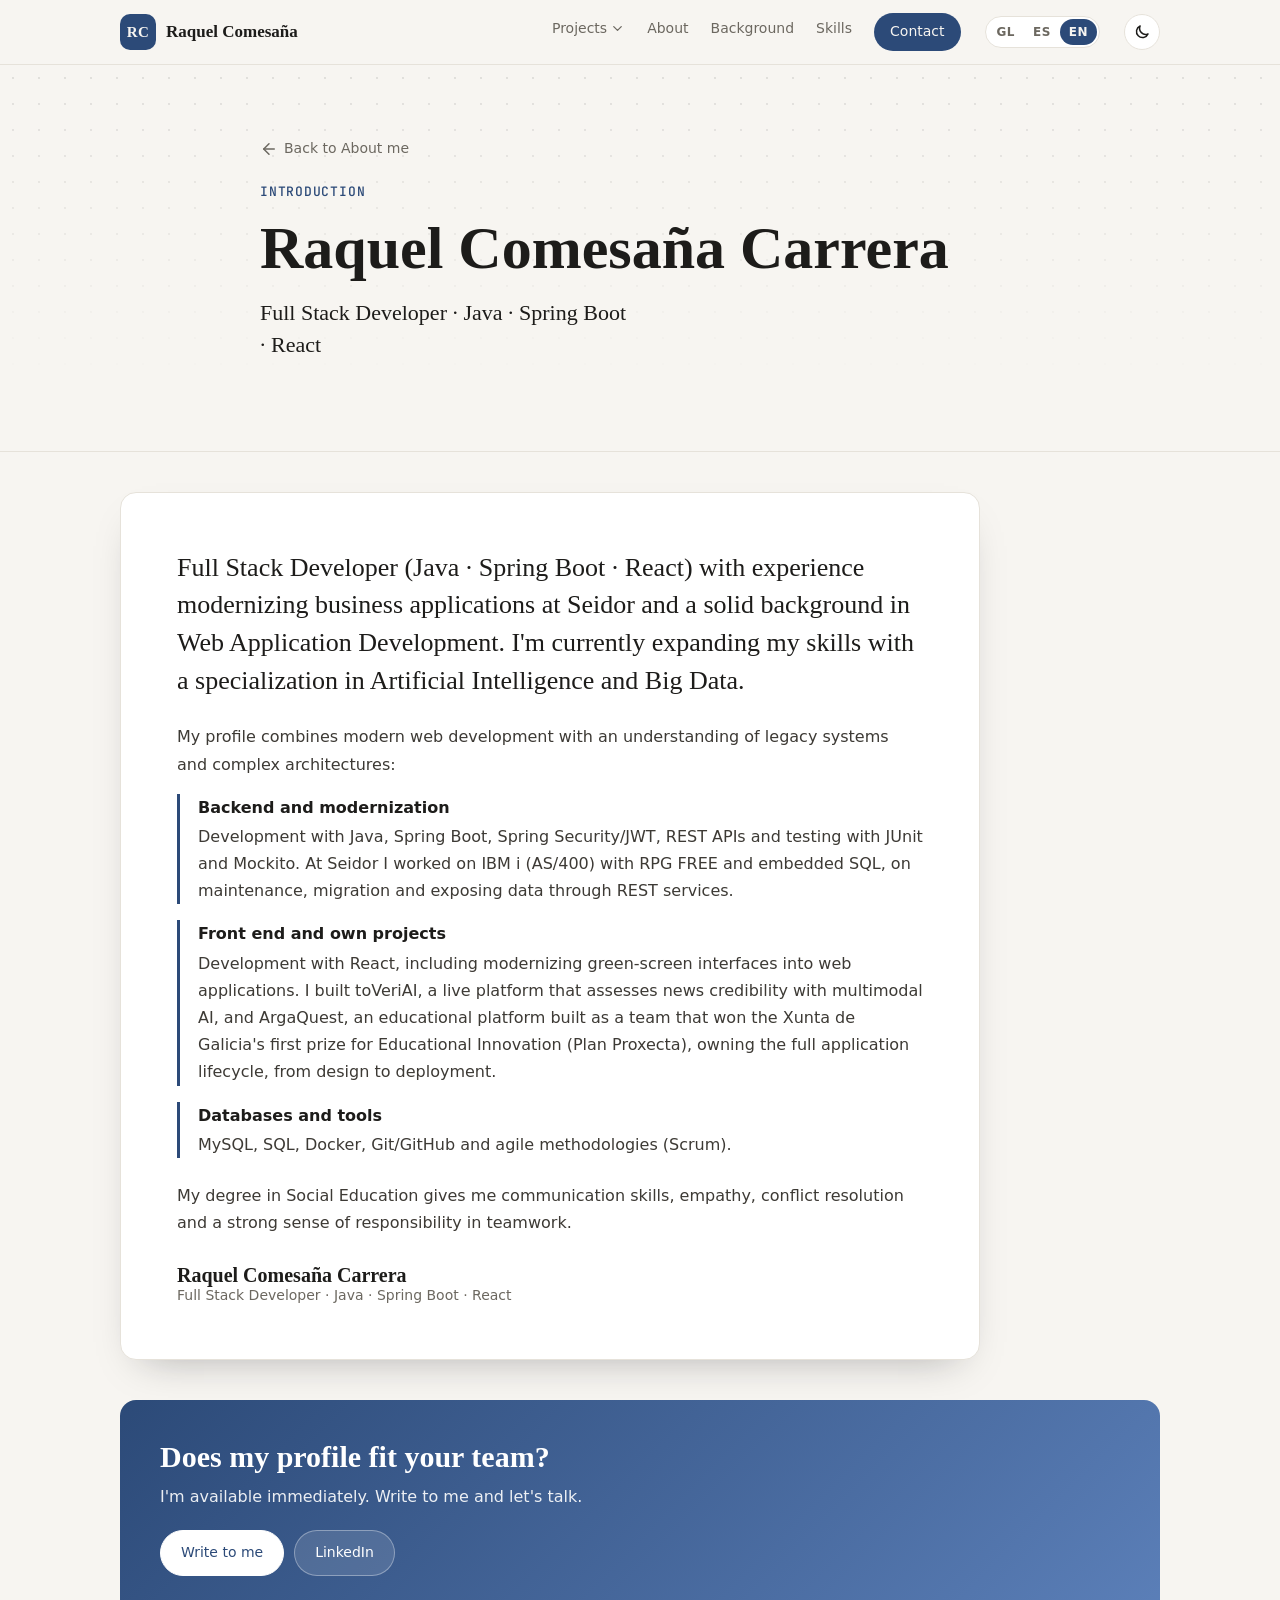
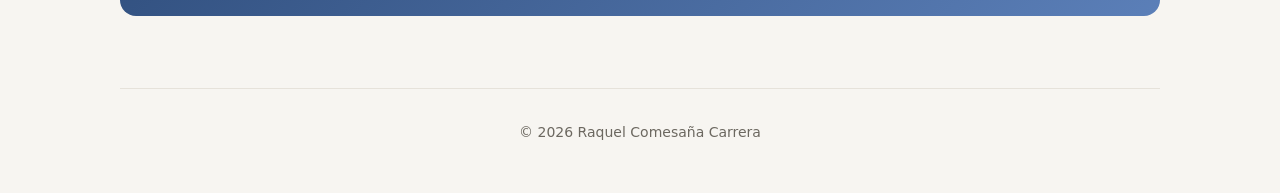
==== presentacion/index.html @ 96ca5657 "Seidor y especialización en IA" ====
<!DOCTYPE html>
<html lang="es">
<head>
  <meta charset="utf-8">
  <!-- Generado con herramientas/generar-paginas.js a partir de _plantilla.html: no lo edites a mano. -->
  <base href="../">
  <meta name="viewport" content="width=device-width, initial-scale=1">
  <title>Raquel Comesaña Carrera · Desarrolladora Full Stack</title>
  <meta name="description" content="Desarrolladora Full Stack: Java, Spring Boot, React. Creadora de toVeriAI.">
  <meta property="og:type" content="website">
  <meta property="og:title" content="Raquel Comesaña Carrera · Full Stack Developer">
  <meta property="og:description" content="Desarrolladora Full Stack: Java, Spring Boot, React. Creadora de toVeriAI.">
  <meta property="og:url" content="https://raquelccarreraa.github.io/Porfolio-raquelcarrera/presentacion/">
  <meta property="og:image" content="https://raquelccarreraa.github.io/Porfolio-raquelcarrera/assets/RCC.jpg">
  <meta property="og:locale" content="es_ES">
  <meta name="twitter:card" content="summary">
  <link rel="icon" href="data:image/svg+xml,%3Csvg xmlns='http://www.w3.org/2000/svg' viewBox='0 0 64 64'%3E%3Crect width='64' height='64' rx='14' fill='%232c4a78'/%3E%3Ctext x='32' y='42' font-family='Georgia,serif' font-size='28' font-weight='600' fill='%23fff' text-anchor='middle'%3ERC%3C/text%3E%3C/svg%3E">
  <script>
    // Aplica el tema antes de pintar la página para evitar el parpadeo claro/oscuro.
    (function () {
      var t = null;
      try { t = localStorage.getItem("theme"); } catch (e) {}
      if (!t && matchMedia("(prefers-color-scheme: dark)").matches) t = "dark";
      if (t) document.documentElement.dataset.theme = t;
    })();
  </script>
  <link rel="preload" href="assets/fonts/fraunces.woff2" as="font" type="font/woff2" crossorigin>
  <link rel="preload" href="assets/fonts/inter.woff2" as="font" type="font/woff2" crossorigin>
  <link rel="stylesheet" href="css/styles.css?v=20261027b">
</head>
<body data-page="letter">

  <header class="nav">
    <div class="container nav__inner">
      <a href="./#inicio" class="nav__logo" aria-label="Raquel Comesaña Carrera"><span class="nav__mark" aria-hidden="true">RC</span><span class="nav__name">Raquel Comesaña</span></a>
      <button class="nav__menu" id="nav-menu" aria-label="Abrir menú" aria-expanded="false" aria-controls="nav-links">☰</button>
      <nav class="nav__links" id="nav-links">
        <div class="submenu" id="submenu">
          <button type="button" class="submenu__btn" data-spy="proyectos" aria-expanded="false" aria-controls="submenu-panel"><span data-i18n="projects">Proyectos</span><svg class="icon" viewBox="0 0 24 24" aria-hidden="true"><path d="m6 9 6 6 6-6"/></svg></button>
          <div class="submenu__panel" id="submenu-panel">
            <ul id="submenu-list"></ul>
            <a class="submenu__all" data-nav-all data-i18n="allProjects" href="#proyectos">Todos los proyectos</a>
          </div>
        </div>
        <a href="./#sobre-mi" data-nav="sobre-mi">Sobre mí</a>
        <a href="./#trayectoria" data-nav="trayectoria">Trayectoria</a>
        <a href="./#habilidades" data-nav="habilidades">Habilidades</a>
        <a href="./#contacto" data-nav="contacto">Contacto</a>
      </nav>
      <div class="lang-switch" id="lang-switch" role="group" aria-label="Idioma">
        <button type="button" data-lang="gl" lang="gl" title="Galego">GL</button>
        <button type="button" data-lang="es" lang="es" title="Castellano">ES</button>
        <button type="button" data-lang="en" lang="en" title="English">EN</button>
      </div>
      <button class="theme-toggle" id="theme-toggle" aria-label="Cambiar a tema oscuro">
        <svg class="icon-moon" viewBox="0 0 24 24" aria-hidden="true"><path d="M20 14.5A8 8 0 0 1 9.5 4a8 8 0 1 0 10.5 10.5Z"/></svg>
        <svg class="icon-sun" viewBox="0 0 24 24" aria-hidden="true"><circle cx="12" cy="12" r="4"/><path d="M12 2v2M12 20v2M4.9 4.9l1.4 1.4M17.7 17.7l1.4 1.4M2 12h2M20 12h2M4.9 19.1l1.4-1.4M17.7 6.3l1.4-1.4"/></svg>
      </button>
    </div>
  </header>

  <main id="letter-page">
    <noscript><p class="container noscript">Activa JavaScript para ver la presentación · Enable JavaScript to see the introduction.</p></noscript>
  </main>

  <footer class="footer container">© <span id="year"></span> Raquel Comesaña Carrera</footer>

  <script src="js/tech-icons.js?v=20261027b"></script>
  <script src="js/data.js?v=20261027b"></script>
  <script src="js/main.js?v=20261027b"></script>
</body>
</html>
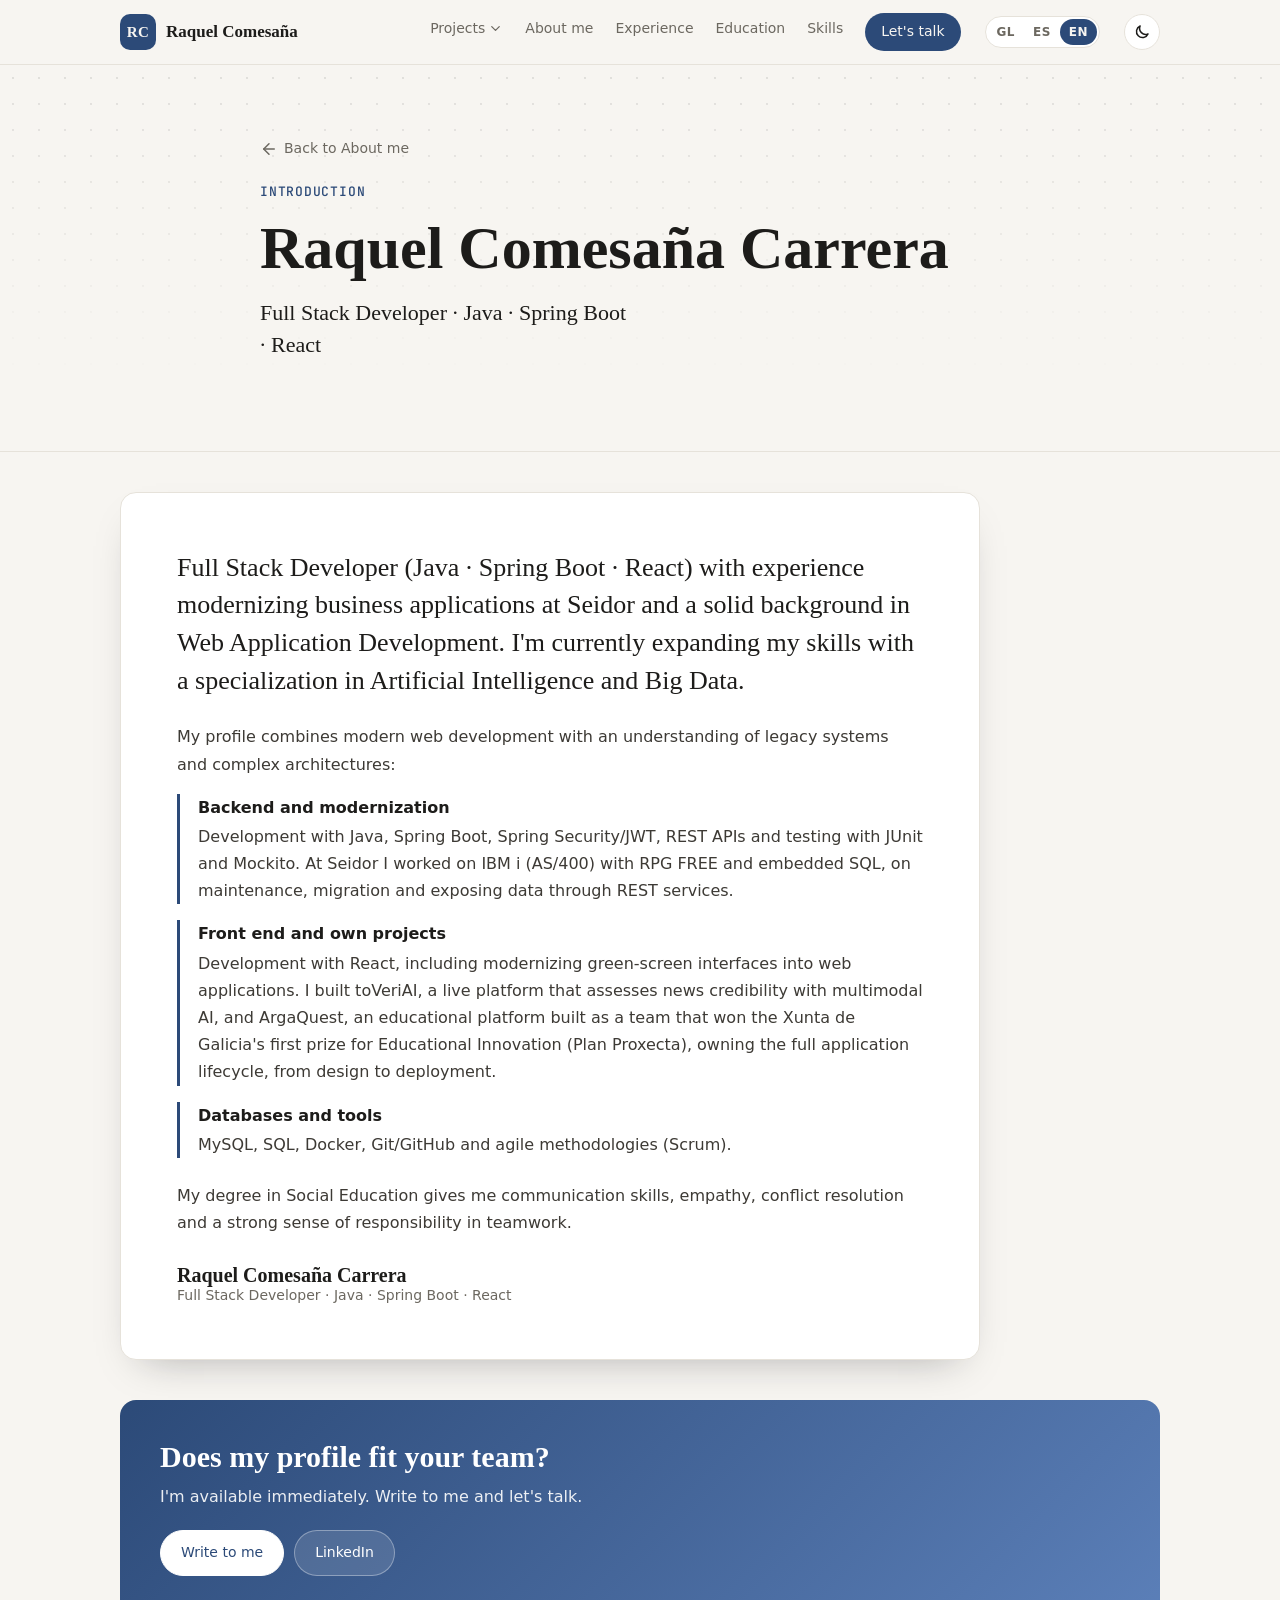
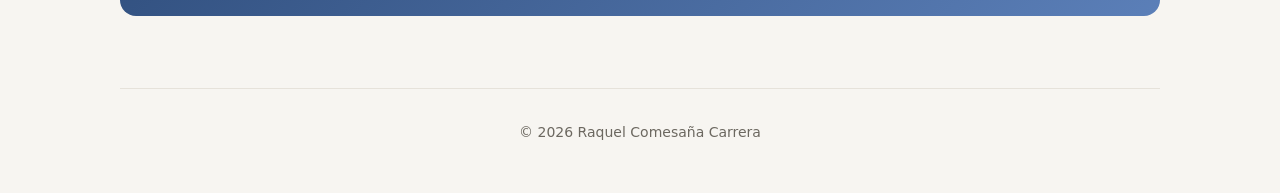
==== commit 9f88b7c5: "Menú con los títulos de las secciones, habilidades en cuadrícula y disponibilidad discreta - Menú: E" ====
--- a/presentacion/index.html
+++ b/presentacion/index.html
@@ -2,7 +2,7 @@
 <html lang="es">
 <head>
   <meta charset="utf-8">
-  <!-- Generado con herramientas/generar-paginas.js a partir de _plantilla.html: no lo edites a mano. -->
+  <!-- Generado con herramientas/generar-paginas.js a partir de herramientas/plantilla.html: no lo edites a mano. -->
   <base href="../">
   <meta name="viewport" content="width=device-width, initial-scale=1">
   <title>Raquel Comesaña Carrera · Desarrolladora Full Stack</title>
@@ -26,7 +26,7 @@
   </script>
   <link rel="preload" href="assets/fonts/fraunces.woff2" as="font" type="font/woff2" crossorigin>
   <link rel="preload" href="assets/fonts/inter.woff2" as="font" type="font/woff2" crossorigin>
-  <link rel="stylesheet" href="css/styles.css?v=20261027b">
+  <link rel="stylesheet" href="css/styles.css?v=20261027c">
 </head>
 <body data-page="letter">
 
@@ -43,9 +43,10 @@
           </div>
         </div>
         <a href="./#sobre-mi" data-nav="sobre-mi">Sobre mí</a>
-        <a href="./#trayectoria" data-nav="trayectoria">Trayectoria</a>
+        <a href="./#experiencia" data-nav="experiencia">Experiencia</a>
+        <a href="./#formacion" data-nav="formacion">Formación</a>
         <a href="./#habilidades" data-nav="habilidades">Habilidades</a>
-        <a href="./#contacto" data-nav="contacto">Contacto</a>
+        <a href="./#contacto" data-nav="contacto">¿Hablamos?</a>
       </nav>
       <div class="lang-switch" id="lang-switch" role="group" aria-label="Idioma">
         <button type="button" data-lang="gl" lang="gl" title="Galego">GL</button>
@@ -65,8 +66,8 @@
 
   <footer class="footer container">© <span id="year"></span> Raquel Comesaña Carrera</footer>
 
-  <script src="js/tech-icons.js?v=20261027b"></script>
-  <script src="js/data.js?v=20261027b"></script>
-  <script src="js/main.js?v=20261027b"></script>
+  <script src="js/tech-icons.js?v=20261027c"></script>
+  <script src="js/data.js?v=20261027c"></script>
+  <script src="js/main.js?v=20261027c"></script>
 </body>
 </html>
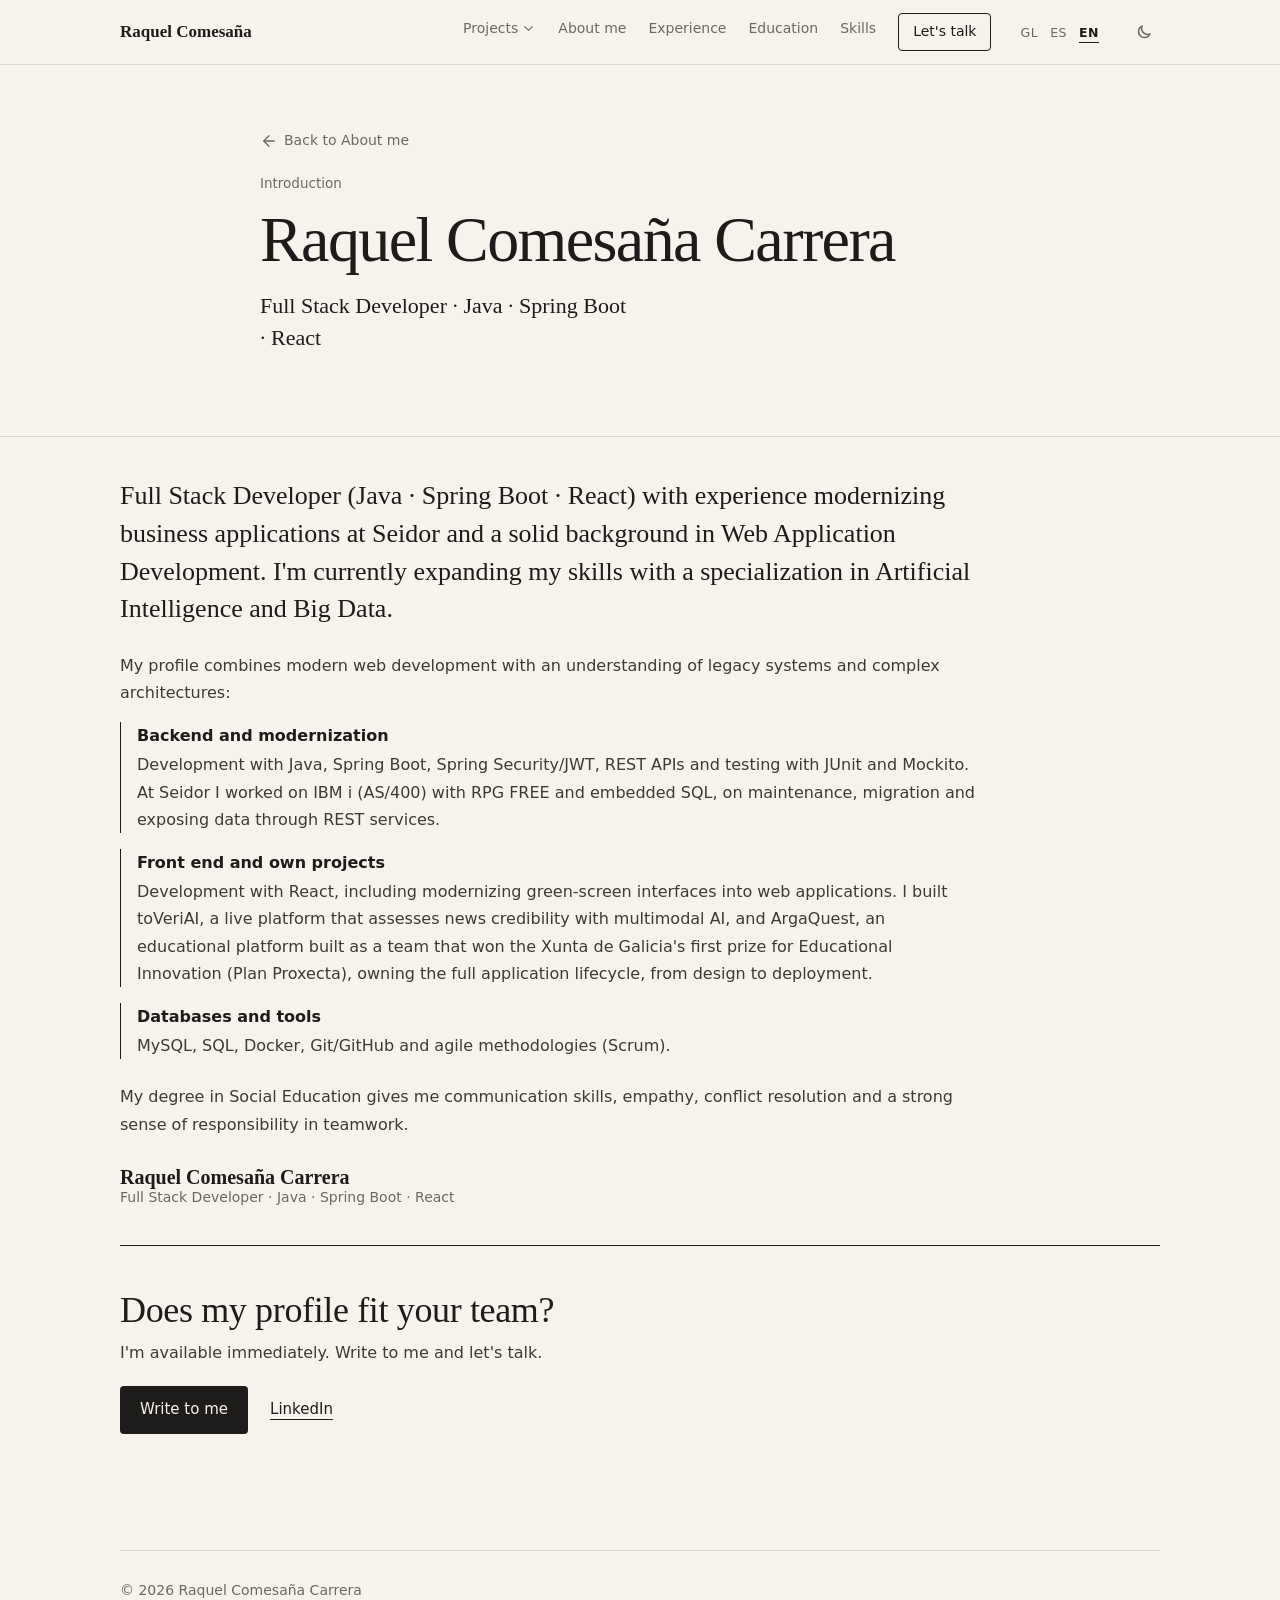
==== commit b40c1481: "Rediseño editorial: sin cajas, degradados ni animaciones" ====
--- a/presentacion/index.html
+++ b/presentacion/index.html
@@ -26,7 +26,7 @@
   </script>
   <link rel="preload" href="assets/fonts/fraunces.woff2" as="font" type="font/woff2" crossorigin>
   <link rel="preload" href="assets/fonts/inter.woff2" as="font" type="font/woff2" crossorigin>
-  <link rel="stylesheet" href="css/styles.css?v=20261027c">
+  <link rel="stylesheet" href="css/styles.css?v=20261111b">
 </head>
 <body data-page="letter">
 
@@ -66,8 +66,8 @@
 
   <footer class="footer container">© <span id="year"></span> Raquel Comesaña Carrera</footer>
 
-  <script src="js/tech-icons.js?v=20261027c"></script>
-  <script src="js/data.js?v=20261027c"></script>
-  <script src="js/main.js?v=20261027c"></script>
+  <script src="js/tech-icons.js?v=20261111b"></script>
+  <script src="js/data.js?v=20261111b"></script>
+  <script src="js/main.js?v=20261111b"></script>
 </body>
 </html>
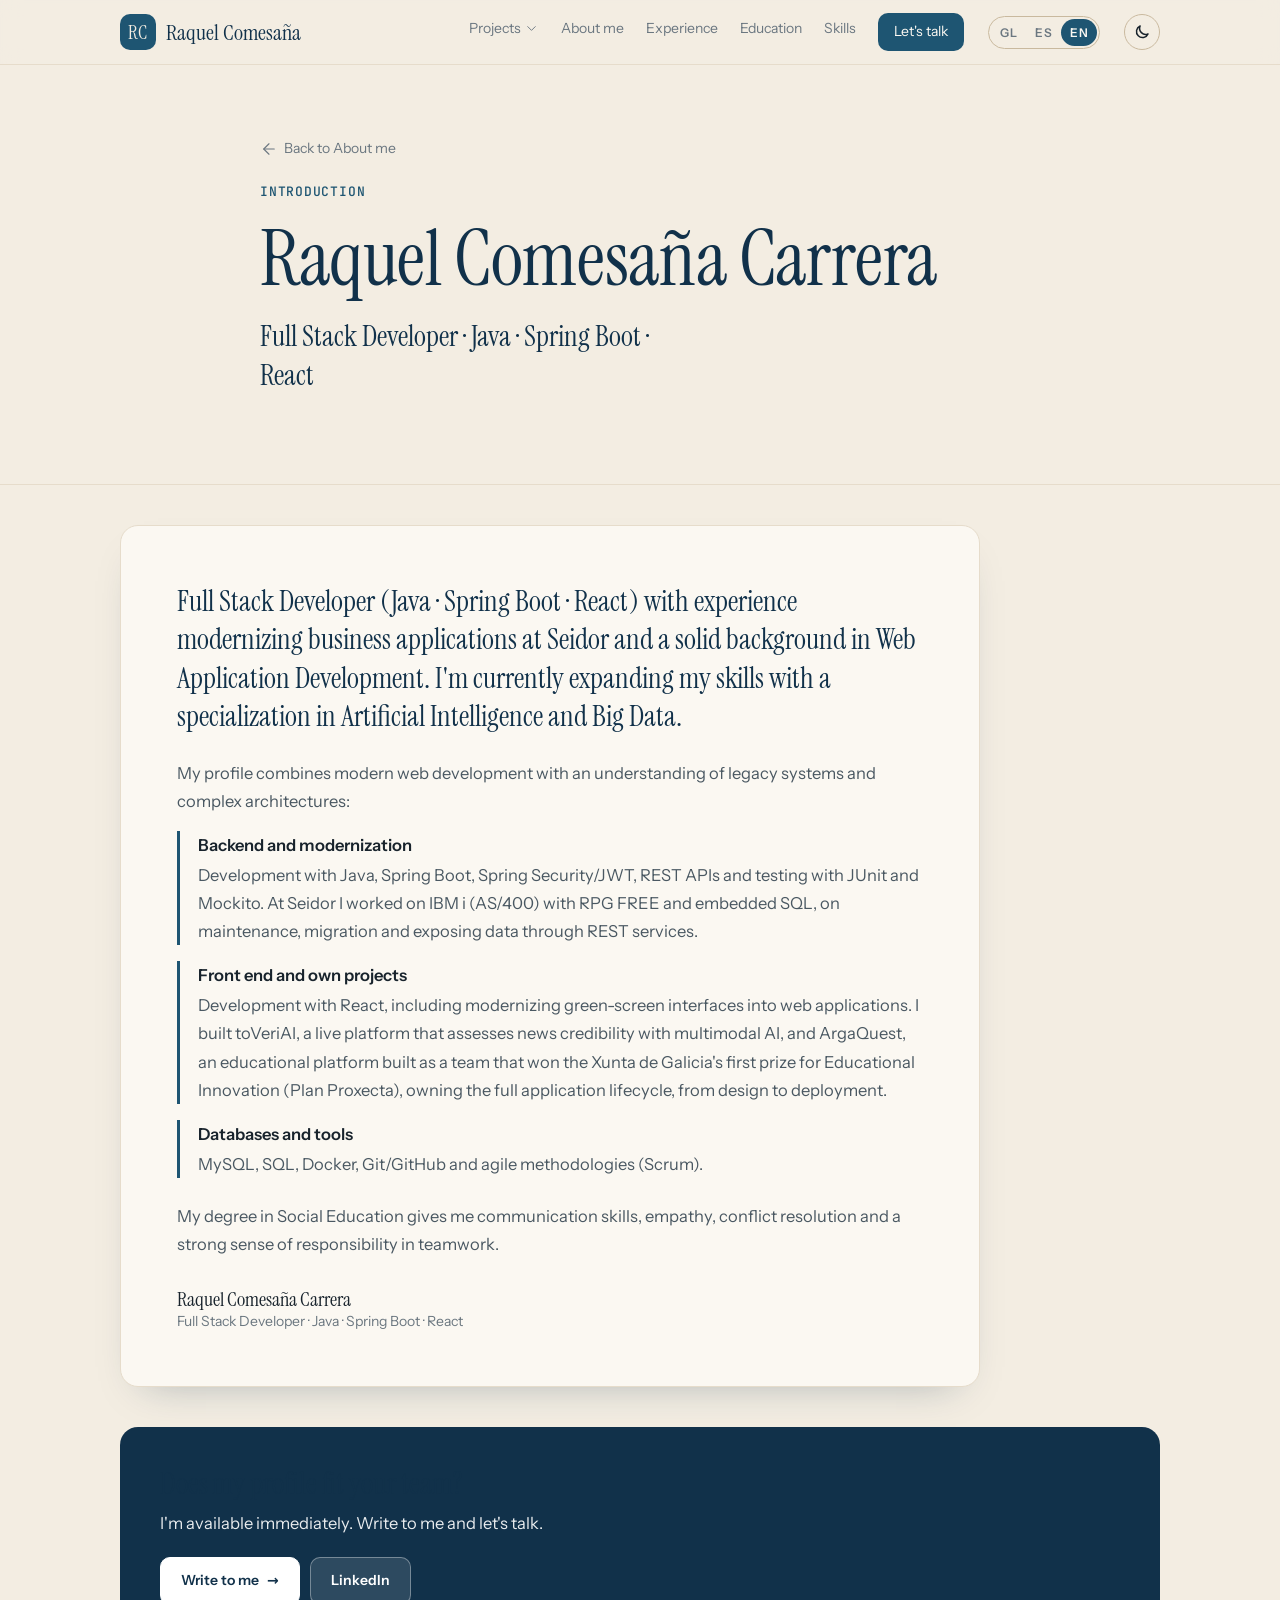
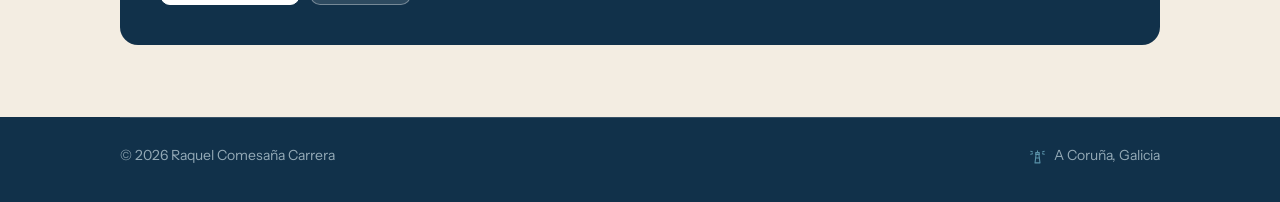
==== commit 8a3177d8: "Hoja de estilo: arena y azules de costa, tipografía Instrument" ====
--- a/presentacion/index.html
+++ b/presentacion/index.html
@@ -24,11 +24,12 @@
       if (t) document.documentElement.dataset.theme = t;
     })();
   </script>
-  <link rel="preload" href="assets/fonts/fraunces.woff2" as="font" type="font/woff2" crossorigin>
-  <link rel="preload" href="assets/fonts/inter.woff2" as="font" type="font/woff2" crossorigin>
-  <link rel="stylesheet" href="css/styles.css?v=20261111b">
+  <link rel="preload" href="assets/fonts/instrument-serif.woff2" as="font" type="font/woff2" crossorigin>
+  <link rel="preload" href="assets/fonts/instrument-sans.woff2" as="font" type="font/woff2" crossorigin>
+  <link rel="stylesheet" href="css/styles.css?v=20261112c">
 </head>
 <body data-page="letter">
+  <div class="progress" id="progress" aria-hidden="true"></div>
 
   <header class="nav">
     <div class="container nav__inner">
@@ -64,10 +65,10 @@
     <noscript><p class="container noscript">Activa JavaScript para ver la presentación · Enable JavaScript to see the introduction.</p></noscript>
   </main>
 
-  <footer class="footer container">© <span id="year"></span> Raquel Comesaña Carrera</footer>
+  <footer class="footer"><div class="container footer__inner"><span>© <span id="year"></span> Raquel Comesaña Carrera</span><span class="footer__place"><svg class="icon" viewBox="0 0 24 24" aria-hidden="true"><path d="M10 9h4l1.5 12h-7z"/><path d="M9.5 9V6.5h5V9"/><path d="M12 6.5V4"/><path d="M9.2 14h5.6"/><path d="M5 5.5 2.5 4.5M5 8l-2.5.8M19 5.5l2.5-1M19 8l2.5.8"/></svg>A Coruña, Galicia</span></div></footer>
 
-  <script src="js/tech-icons.js?v=20261111b"></script>
-  <script src="js/data.js?v=20261111b"></script>
-  <script src="js/main.js?v=20261111b"></script>
+  <script src="js/tech-icons.js?v=20261112c"></script>
+  <script src="js/data.js?v=20261112c"></script>
+  <script src="js/main.js?v=20261112c"></script>
 </body>
 </html>
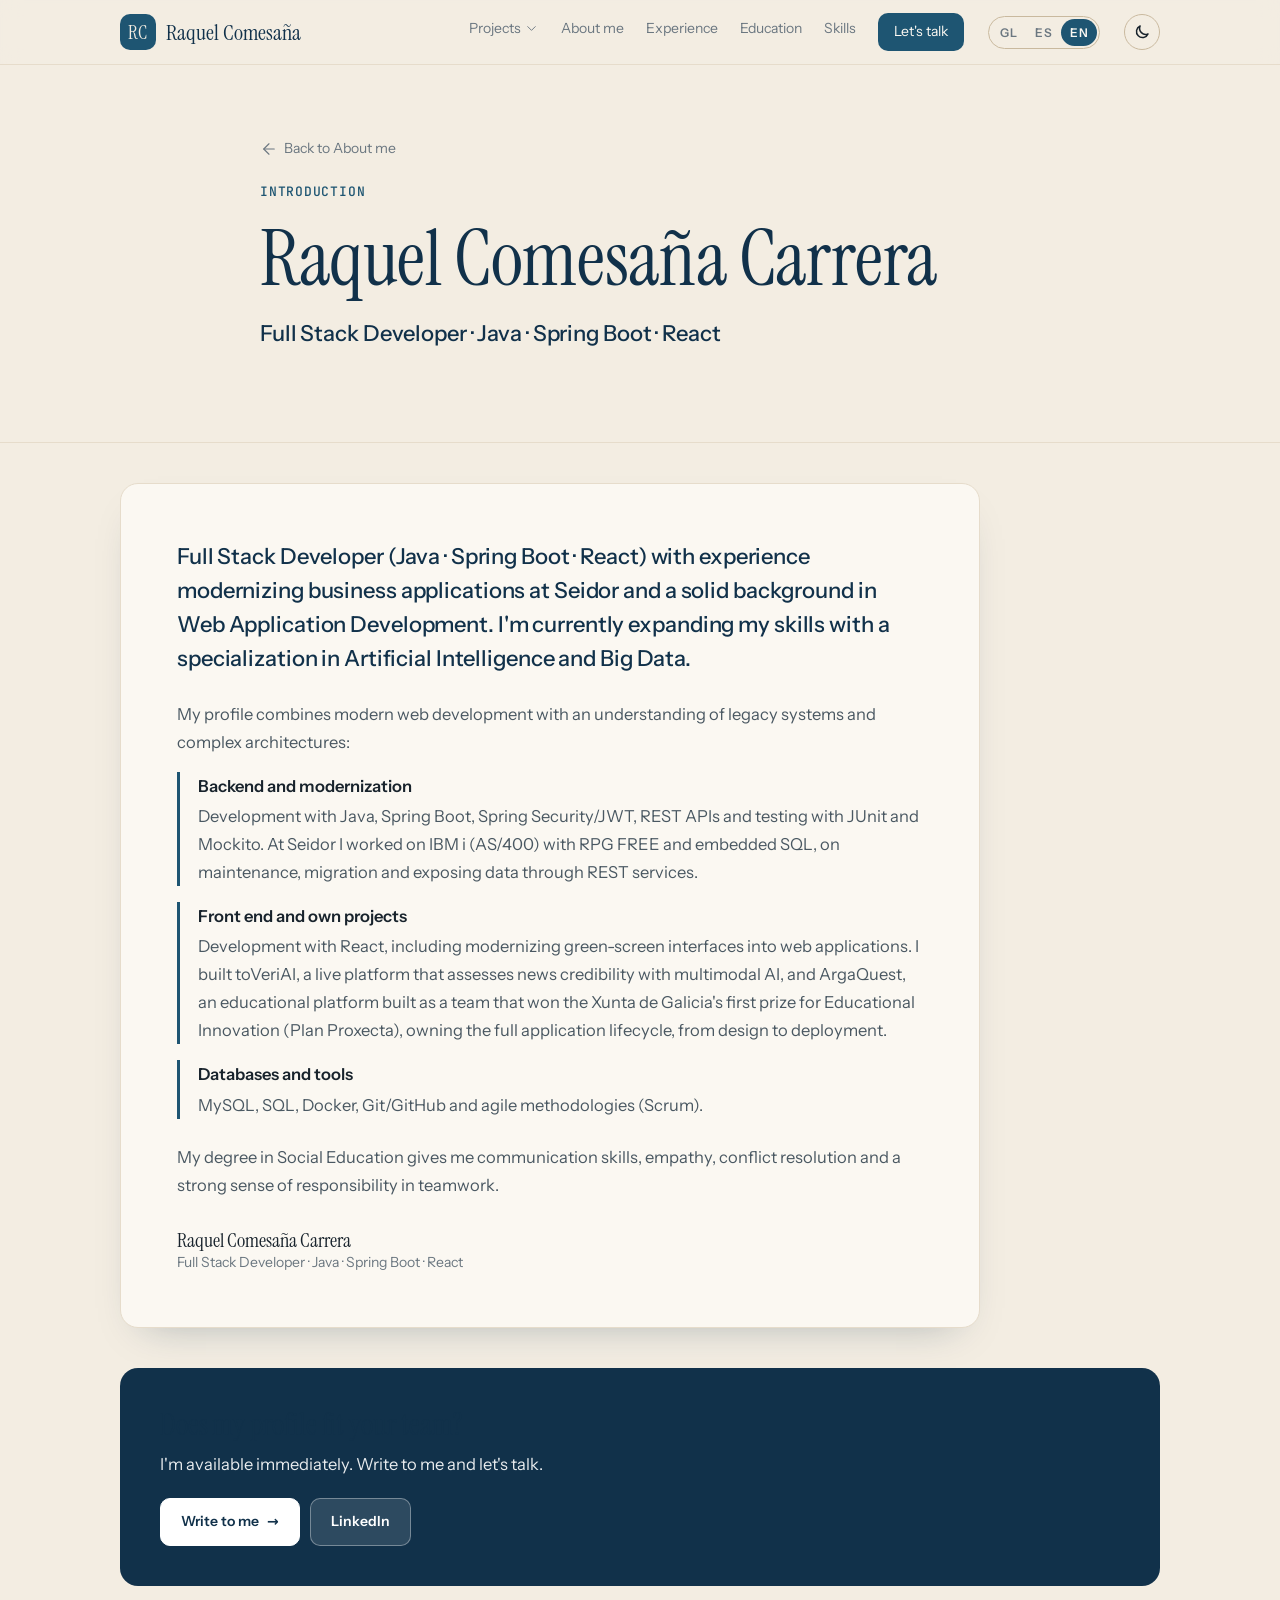
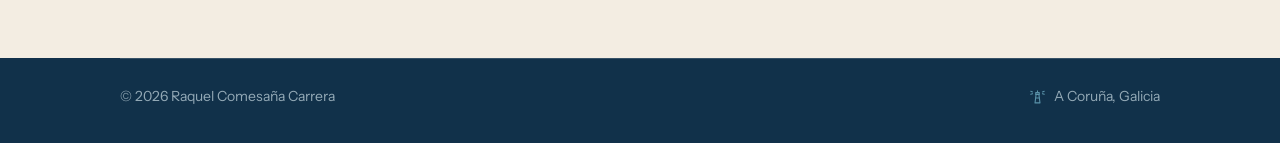
==== commit d981ff17: "Texto de contacto más cercano, «Sobre mí» más legible y ola a lo ancho de los títulos" ====
--- a/presentacion/index.html
+++ b/presentacion/index.html
@@ -26,7 +26,7 @@
   </script>
   <link rel="preload" href="assets/fonts/instrument-serif.woff2" as="font" type="font/woff2" crossorigin>
   <link rel="preload" href="assets/fonts/instrument-sans.woff2" as="font" type="font/woff2" crossorigin>
-  <link rel="stylesheet" href="css/styles.css?v=20261112c">
+  <link rel="stylesheet" href="css/styles.css?v=20261113b">
 </head>
 <body data-page="letter">
   <div class="progress" id="progress" aria-hidden="true"></div>
@@ -67,8 +67,8 @@
 
   <footer class="footer"><div class="container footer__inner"><span>© <span id="year"></span> Raquel Comesaña Carrera</span><span class="footer__place"><svg class="icon" viewBox="0 0 24 24" aria-hidden="true"><path d="M10 9h4l1.5 12h-7z"/><path d="M9.5 9V6.5h5V9"/><path d="M12 6.5V4"/><path d="M9.2 14h5.6"/><path d="M5 5.5 2.5 4.5M5 8l-2.5.8M19 5.5l2.5-1M19 8l2.5.8"/></svg>A Coruña, Galicia</span></div></footer>
 
-  <script src="js/tech-icons.js?v=20261112c"></script>
-  <script src="js/data.js?v=20261112c"></script>
-  <script src="js/main.js?v=20261112c"></script>
+  <script src="js/tech-icons.js?v=20261113b"></script>
+  <script src="js/data.js?v=20261113b"></script>
+  <script src="js/main.js?v=20261113b"></script>
 </body>
 </html>
